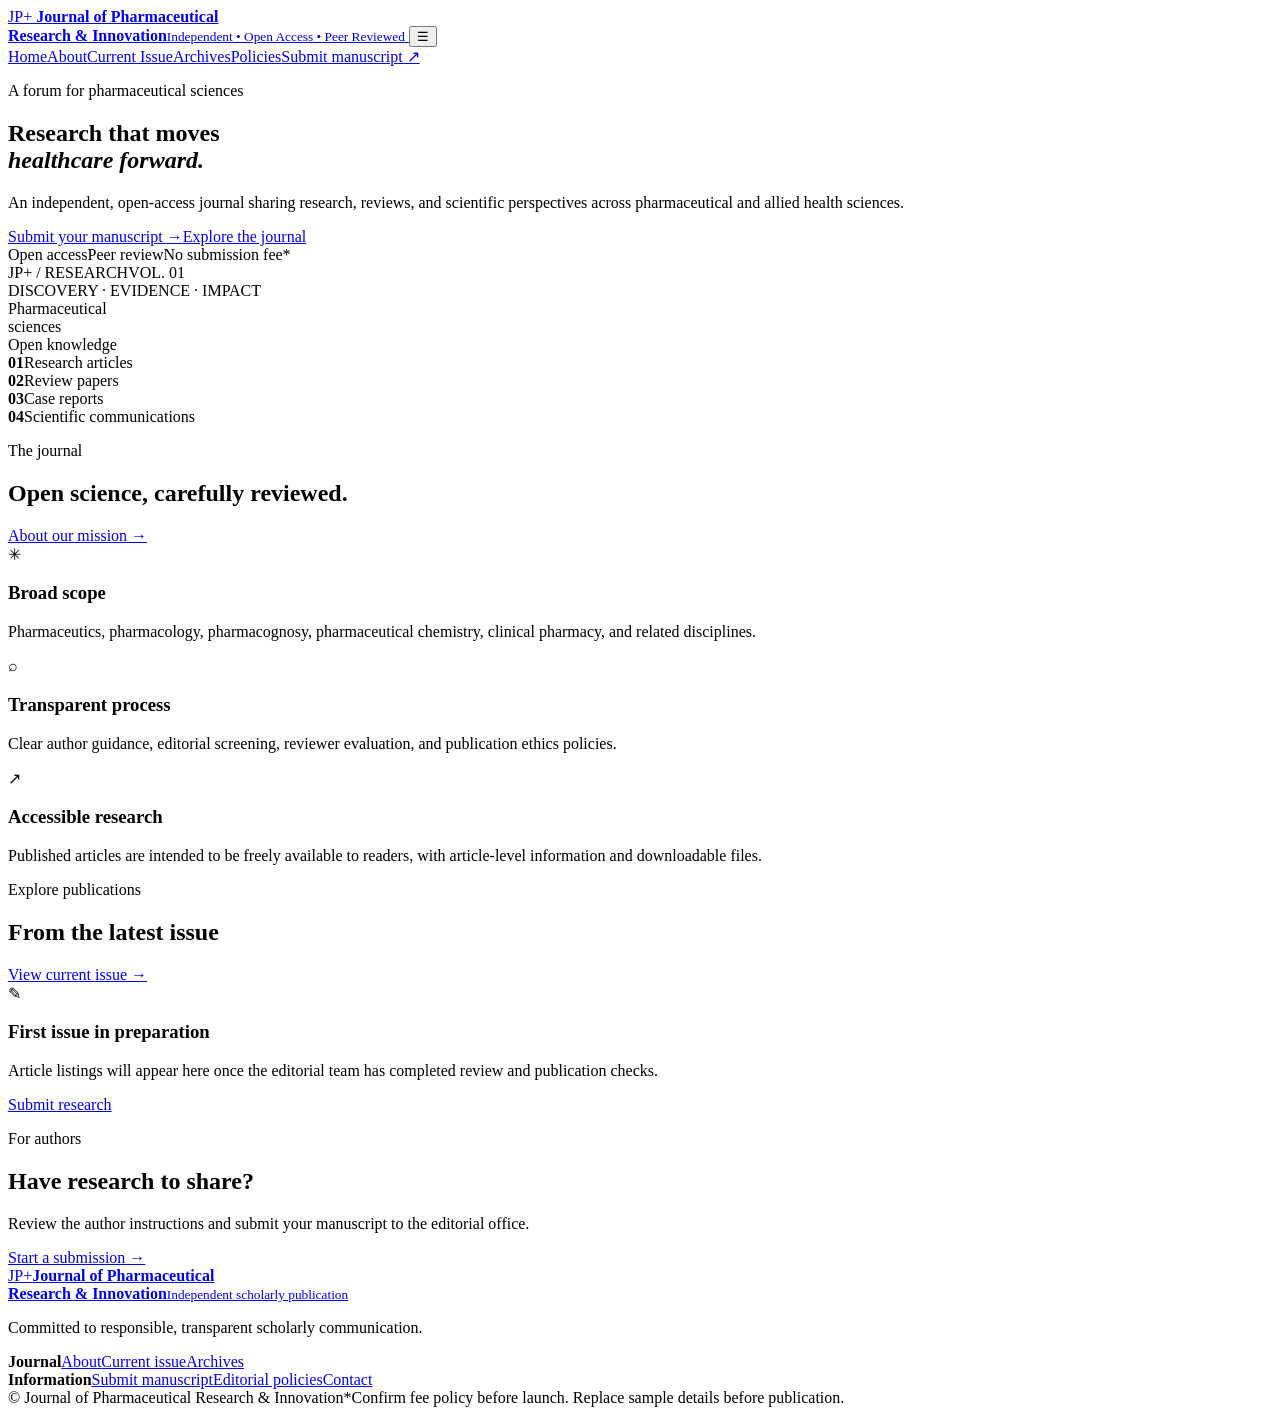
==== index.html @ 81eee69f "Add files via upload" ====
<!doctype html>
<html lang="en">
<head>
  <meta charset="utf-8">
  <meta name="viewport" content="width=device-width, initial-scale=1">
  <meta name="description" content="Independent, open-access pharmaceutical sciences journal publishing peer-reviewed research.">
  <title>Journal of Pharmaceutical Research & Innovation</title>
  <link rel="stylesheet" href="assets/styles.css">
</head>
<body>
<header class="site-header">
  <div class="container header-inner">
    <a class="brand" href="index.html" aria-label="Journal home">
      <span class="brand-mark">JP<span>+</span></span>
      <span class="brand-copy"><strong>Journal of Pharmaceutical<br>Research & Innovation</strong><small>Independent • Open Access • Peer Reviewed</small></span>
    </a>
    <button class="menu-toggle" aria-expanded="false" aria-controls="primary-nav" aria-label="Toggle navigation">☰</button>
    <nav id="primary-nav" class="nav">
      <a class="active" href="index.html">Home</a><a href="about.html">About</a><a href="current-issue.html">Current Issue</a><a href="archives.html">Archives</a><a href="policies.html">Policies</a><a class="nav-submit" href="submit.html">Submit manuscript ↗</a>
    </nav>
  </div>
</header>
<main>
  <section class="hero">
    <div class="container hero-grid">
      <div class="hero-copy">
        <p class="eyebrow">A forum for pharmaceutical sciences</p>
        <h1>Research that moves<br><em>healthcare forward.</em></h1>
        <p class="hero-text">An independent, open-access journal sharing research, reviews, and scientific perspectives across pharmaceutical and allied health sciences.</p>
        <div class="hero-actions"><a class="button button-light" href="submit.html">Submit your manuscript <span>→</span></a><a class="text-link light-link" href="about.html">Explore the journal</a></div>
        <div class="hero-meta"><span>Open access</span><span>Peer review</span><span>No submission fee*</span></div>
      </div>
      <div class="hero-art" aria-hidden="true">
        <div class="orb orb-one"></div><div class="orb orb-two"></div>
        <div class="paper-card"><div class="paper-top"><span>JP+ / RESEARCH</span><span>VOL. 01</span></div><div class="molecule"><i></i><i></i><i></i><i></i><i></i><b></b></div><div class="paper-lines"><span></span><span></span><span></span></div><div class="paper-bottom">DISCOVERY · EVIDENCE · IMPACT</div></div>
        <div class="floating-tag tag-a">Pharmaceutical<br>sciences</div><div class="floating-tag tag-b">Open knowledge</div>
      </div>
    </div>
  </section>
  <section class="trust-strip"><div class="container trust-items"><div><strong>01</strong><span>Research articles</span></div><div><strong>02</strong><span>Review papers</span></div><div><strong>03</strong><span>Case reports</span></div><div><strong>04</strong><span>Scientific communications</span></div></div></section>
  <section class="section container">
    <div class="section-heading"><div><p class="eyebrow">The journal</p><h2>Open science, carefully reviewed.</h2></div><a class="text-link" href="about.html">About our mission →</a></div>
    <div class="feature-grid">
      <article class="feature-card"><span class="feature-icon">✳</span><h3>Broad scope</h3><p>Pharmaceutics, pharmacology, pharmacognosy, pharmaceutical chemistry, clinical pharmacy, and related disciplines.</p></article>
      <article class="feature-card"><span class="feature-icon">⌕</span><h3>Transparent process</h3><p>Clear author guidance, editorial screening, reviewer evaluation, and publication ethics policies.</p></article>
      <article class="feature-card"><span class="feature-icon">↗</span><h3>Accessible research</h3><p>Published articles are intended to be freely available to readers, with article-level information and downloadable files.</p></article>
    </div>
  </section>
  <section class="latest-section"><div class="container">
    <div class="section-heading"><div><p class="eyebrow">Explore publications</p><h2>From the latest issue</h2></div><a class="text-link" href="current-issue.html">View current issue →</a></div>
    <div class="empty-state"><div class="empty-icon">✎</div><div><h3>First issue in preparation</h3><p>Article listings will appear here once the editorial team has completed review and publication checks.</p></div><a class="button button-outline" href="submit.html">Submit research</a></div>
  </div></section>
  <section class="cta-section container"><div><p class="eyebrow">For authors</p><h2>Have research to share?</h2><p>Review the author instructions and submit your manuscript to the editorial office.</p></div><a class="button button-dark" href="submit.html">Start a submission →</a></section>
</main>
<footer class="footer"><div class="container footer-main"><div><a class="brand footer-brand" href="index.html"><span class="brand-mark">JP<span>+</span></span><span class="brand-copy"><strong>Journal of Pharmaceutical<br>Research & Innovation</strong><small>Independent scholarly publication</small></span></a><p class="footer-note">Committed to responsible, transparent scholarly communication.</p></div><div class="footer-links"><div><strong>Journal</strong><a href="about.html">About</a><a href="current-issue.html">Current issue</a><a href="archives.html">Archives</a></div><div><strong>Information</strong><a href="submit.html">Submit manuscript</a><a href="policies.html">Editorial policies</a><a href="contact.html">Contact</a></div></div></div><div class="container footer-bottom"><span>© <span id="year"></span> Journal of Pharmaceutical Research & Innovation</span><span>*Confirm fee policy before launch. Replace sample details before publication.</span></div></footer>
<script src="assets/main.js"></script>
</body></html>
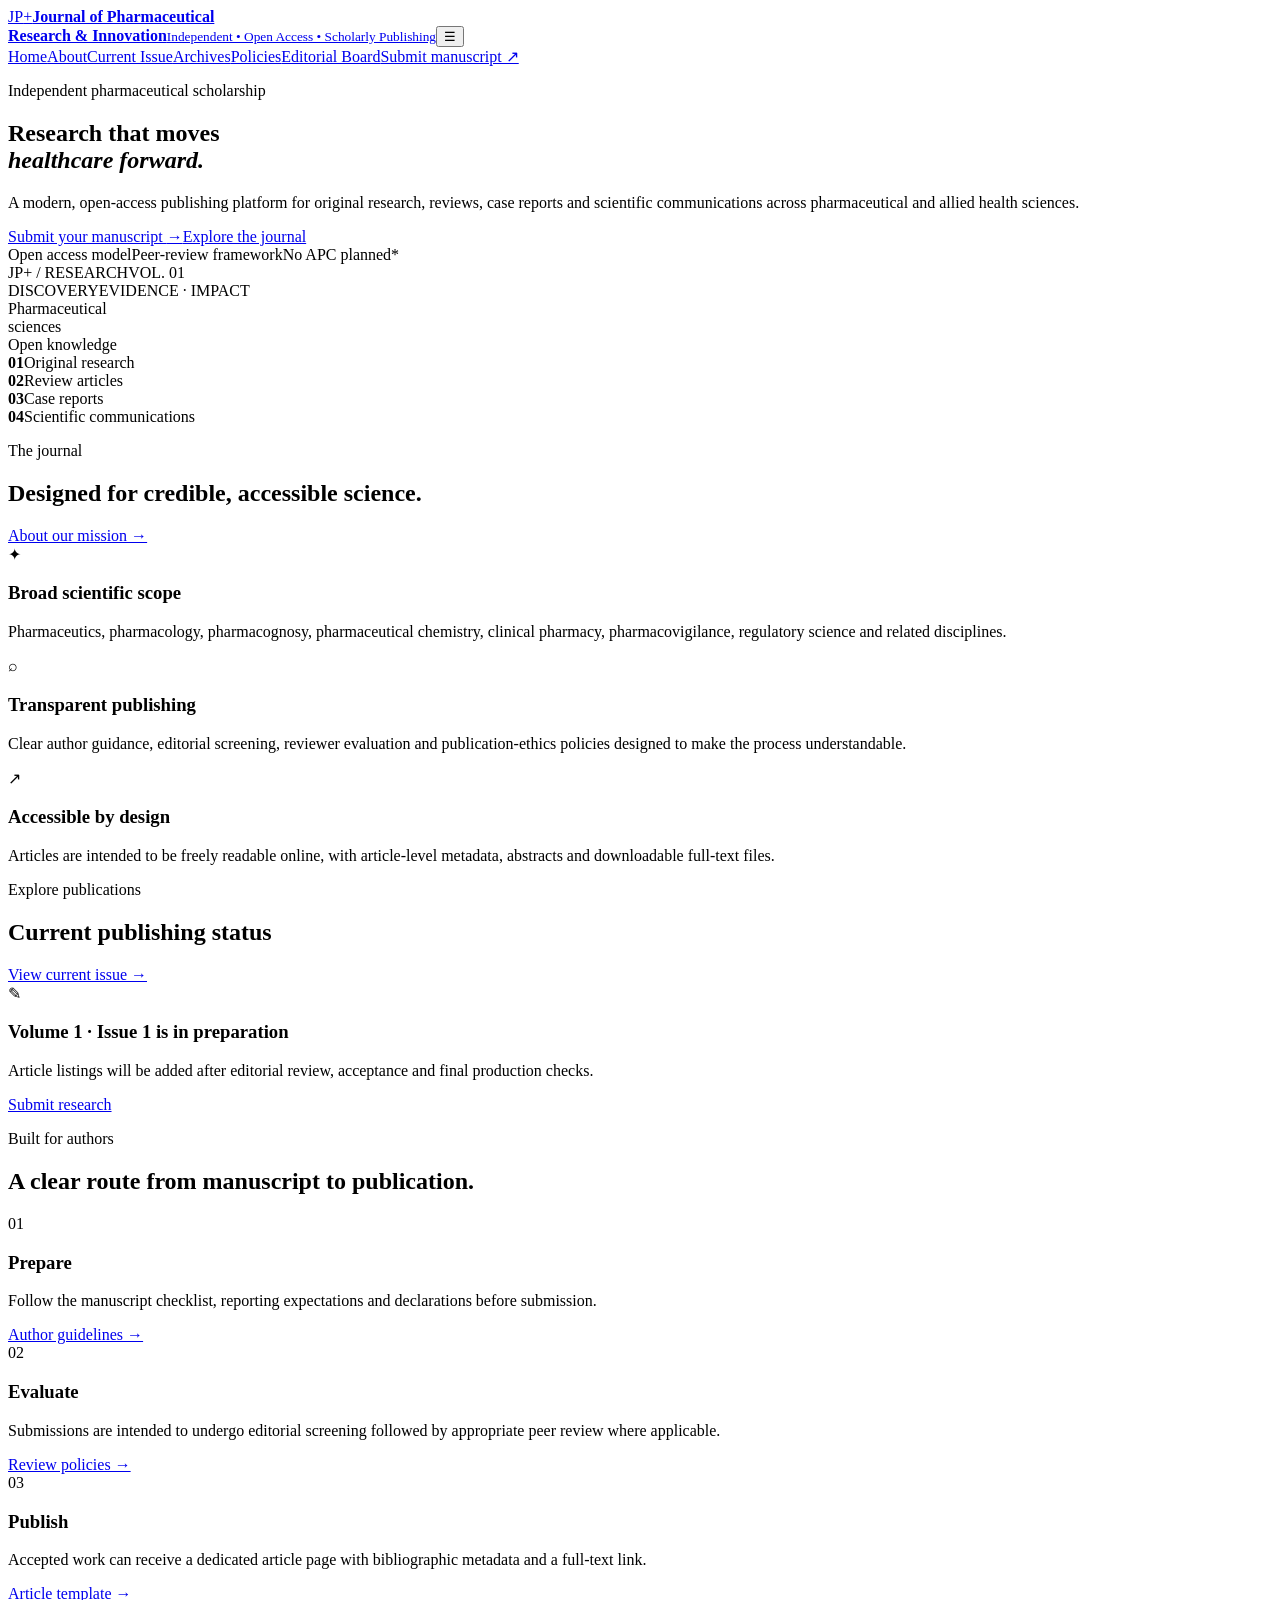
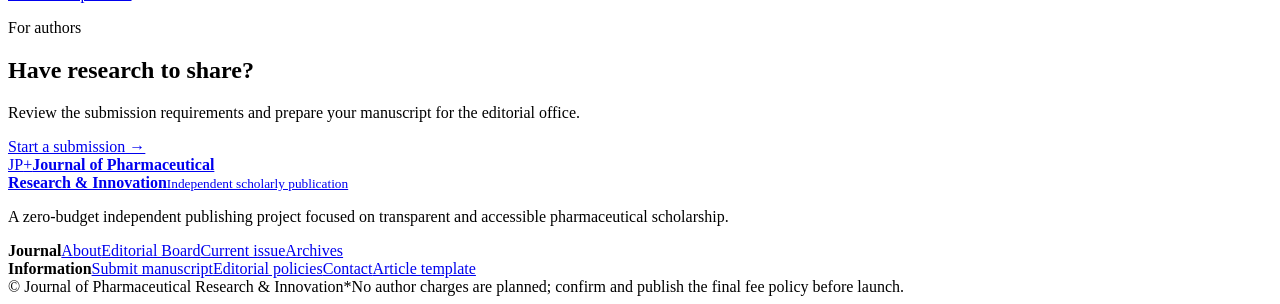
==== commit c2965350: "Add files via upload" ====
--- a/index.html
+++ b/index.html
@@ -1,57 +1,11 @@
-<!doctype html>
-<html lang="en">
-<head>
-  <meta charset="utf-8">
-  <meta name="viewport" content="width=device-width, initial-scale=1">
-  <meta name="description" content="Independent, open-access pharmaceutical sciences journal publishing peer-reviewed research.">
-  <title>Journal of Pharmaceutical Research & Innovation</title>
-  <link rel="stylesheet" href="assets/styles.css">
-</head>
-<body>
-<header class="site-header">
-  <div class="container header-inner">
-    <a class="brand" href="index.html" aria-label="Journal home">
-      <span class="brand-mark">JP<span>+</span></span>
-      <span class="brand-copy"><strong>Journal of Pharmaceutical<br>Research & Innovation</strong><small>Independent • Open Access • Peer Reviewed</small></span>
-    </a>
-    <button class="menu-toggle" aria-expanded="false" aria-controls="primary-nav" aria-label="Toggle navigation">☰</button>
-    <nav id="primary-nav" class="nav">
-      <a class="active" href="index.html">Home</a><a href="about.html">About</a><a href="current-issue.html">Current Issue</a><a href="archives.html">Archives</a><a href="policies.html">Policies</a><a class="nav-submit" href="submit.html">Submit manuscript ↗</a>
-    </nav>
-  </div>
-</header>
+<!doctype html><html lang="en"><head><meta charset="utf-8"><meta name="viewport" content="width=device-width,initial-scale=1"><meta name="description" content="Journal of Pharmaceutical Research & Innovation — independent scholarly publishing in pharmaceutical and allied health sciences."><meta name="theme-color" content="#0b1820"><link rel="icon" href="assets/favicon.svg"><link rel="manifest" href="site.webmanifest"><title>Journal of Pharmaceutical Research & Innovation</title><link rel="stylesheet" href="assets/styles.css"></head><body>
+<header class="site-header"><div class="container header-inner"><a class="brand" href="index.html" aria-label="Journal home"><span class="brand-mark">JP<span>+</span></span><span class="brand-copy"><strong>Journal of Pharmaceutical<br>Research & Innovation</strong><small>Independent • Open Access • Scholarly Publishing</small></span></a><button class="menu-toggle" aria-expanded="false" aria-controls="primary-nav" aria-label="Open menu">☰</button><nav id="primary-nav" class="nav"><a class="active" href="index.html">Home</a><a href="about.html">About</a><a href="current-issue.html">Current Issue</a><a href="archives.html">Archives</a><a href="policies.html">Policies</a><a href="editorial-board.html">Editorial Board</a><a class="nav-submit" href="submit.html">Submit manuscript ↗</a></nav></div></header>
 <main>
-  <section class="hero">
-    <div class="container hero-grid">
-      <div class="hero-copy">
-        <p class="eyebrow">A forum for pharmaceutical sciences</p>
-        <h1>Research that moves<br><em>healthcare forward.</em></h1>
-        <p class="hero-text">An independent, open-access journal sharing research, reviews, and scientific perspectives across pharmaceutical and allied health sciences.</p>
-        <div class="hero-actions"><a class="button button-light" href="submit.html">Submit your manuscript <span>→</span></a><a class="text-link light-link" href="about.html">Explore the journal</a></div>
-        <div class="hero-meta"><span>Open access</span><span>Peer review</span><span>No submission fee*</span></div>
-      </div>
-      <div class="hero-art" aria-hidden="true">
-        <div class="orb orb-one"></div><div class="orb orb-two"></div>
-        <div class="paper-card"><div class="paper-top"><span>JP+ / RESEARCH</span><span>VOL. 01</span></div><div class="molecule"><i></i><i></i><i></i><i></i><i></i><b></b></div><div class="paper-lines"><span></span><span></span><span></span></div><div class="paper-bottom">DISCOVERY · EVIDENCE · IMPACT</div></div>
-        <div class="floating-tag tag-a">Pharmaceutical<br>sciences</div><div class="floating-tag tag-b">Open knowledge</div>
-      </div>
-    </div>
-  </section>
-  <section class="trust-strip"><div class="container trust-items"><div><strong>01</strong><span>Research articles</span></div><div><strong>02</strong><span>Review papers</span></div><div><strong>03</strong><span>Case reports</span></div><div><strong>04</strong><span>Scientific communications</span></div></div></section>
-  <section class="section container">
-    <div class="section-heading"><div><p class="eyebrow">The journal</p><h2>Open science, carefully reviewed.</h2></div><a class="text-link" href="about.html">About our mission →</a></div>
-    <div class="feature-grid">
-      <article class="feature-card"><span class="feature-icon">✳</span><h3>Broad scope</h3><p>Pharmaceutics, pharmacology, pharmacognosy, pharmaceutical chemistry, clinical pharmacy, and related disciplines.</p></article>
-      <article class="feature-card"><span class="feature-icon">⌕</span><h3>Transparent process</h3><p>Clear author guidance, editorial screening, reviewer evaluation, and publication ethics policies.</p></article>
-      <article class="feature-card"><span class="feature-icon">↗</span><h3>Accessible research</h3><p>Published articles are intended to be freely available to readers, with article-level information and downloadable files.</p></article>
-    </div>
-  </section>
-  <section class="latest-section"><div class="container">
-    <div class="section-heading"><div><p class="eyebrow">Explore publications</p><h2>From the latest issue</h2></div><a class="text-link" href="current-issue.html">View current issue →</a></div>
-    <div class="empty-state"><div class="empty-icon">✎</div><div><h3>First issue in preparation</h3><p>Article listings will appear here once the editorial team has completed review and publication checks.</p></div><a class="button button-outline" href="submit.html">Submit research</a></div>
-  </div></section>
-  <section class="cta-section container"><div><p class="eyebrow">For authors</p><h2>Have research to share?</h2><p>Review the author instructions and submit your manuscript to the editorial office.</p></div><a class="button button-dark" href="submit.html">Start a submission →</a></section>
+<section class="hero"><div class="container hero-grid"><div class="hero-copy"><p class="eyebrow">Independent pharmaceutical scholarship</p><h1>Research that moves<br><em>healthcare forward.</em></h1><p class="hero-text">A modern, open-access publishing platform for original research, reviews, case reports and scientific communications across pharmaceutical and allied health sciences.</p><div class="hero-actions"><a class="button button-light" href="submit.html">Submit your manuscript <span>→</span></a><a class="text-link light-link" href="about.html">Explore the journal</a></div><div class="hero-meta"><span>Open access model</span><span>Peer-review framework</span><span>No APC planned*</span></div></div><div class="hero-art" aria-hidden="true"><div class="orb orb-one"></div><div class="orb orb-two"></div><div class="paper-card"><div class="paper-top"><span>JP+ / RESEARCH</span><span>VOL. 01</span></div><div class="molecule"><i></i><i></i><i></i><i></i><i></i><b></b></div><div class="paper-lines"><span></span><span></span><span></span></div><div class="paper-bottom"><span>DISCOVERY</span><span>EVIDENCE · IMPACT</span></div></div><div class="floating-tag tag-a">Pharmaceutical<br>sciences</div><div class="floating-tag tag-b">Open knowledge</div></div></div></section>
+<section class="trust-strip"><div class="container trust-items"><div><strong>01</strong><span>Original research</span></div><div><strong>02</strong><span>Review articles</span></div><div><strong>03</strong><span>Case reports</span></div><div><strong>04</strong><span>Scientific communications</span></div></div></section>
+<section class="section container"><div class="section-heading"><div><p class="eyebrow">The journal</p><h2>Designed for credible, accessible science.</h2></div><a class="text-link" href="about.html">About our mission →</a></div><div class="feature-grid"><article class="feature-card"><span class="feature-icon">✦</span><h3>Broad scientific scope</h3><p>Pharmaceutics, pharmacology, pharmacognosy, pharmaceutical chemistry, clinical pharmacy, pharmacovigilance, regulatory science and related disciplines.</p></article><article class="feature-card"><span class="feature-icon">⌕</span><h3>Transparent publishing</h3><p>Clear author guidance, editorial screening, reviewer evaluation and publication-ethics policies designed to make the process understandable.</p></article><article class="feature-card"><span class="feature-icon">↗</span><h3>Accessible by design</h3><p>Articles are intended to be freely readable online, with article-level metadata, abstracts and downloadable full-text files.</p></article></div></section>
+<section class="latest-section"><div class="container"><div class="section-heading"><div><p class="eyebrow">Explore publications</p><h2>Current publishing status</h2></div><a class="text-link" href="current-issue.html">View current issue →</a></div><div class="empty-state"><div class="empty-icon">✎</div><div><h3>Volume 1 · Issue 1 is in preparation</h3><p>Article listings will be added after editorial review, acceptance and final production checks.</p></div><a class="button button-outline" href="submit.html">Submit research</a></div></div></section>
+<section class="section container"><div class="section-heading"><div><p class="eyebrow">Built for authors</p><h2>A clear route from manuscript to publication.</h2></div></div><div class="feature-grid"><article class="feature-card"><span class="feature-icon">01</span><h3>Prepare</h3><p>Follow the manuscript checklist, reporting expectations and declarations before submission.</p><a class="text-link" href="submit.html">Author guidelines →</a></article><article class="feature-card"><span class="feature-icon">02</span><h3>Evaluate</h3><p>Submissions are intended to undergo editorial screening followed by appropriate peer review where applicable.</p><a class="text-link" href="policies.html">Review policies →</a></article><article class="feature-card"><span class="feature-icon">03</span><h3>Publish</h3><p>Accepted work can receive a dedicated article page with bibliographic metadata and a full-text link.</p><a class="text-link" href="article-template.html">Article template →</a></article></div></section>
+<section class="cta-section container"><div><p class="eyebrow">For authors</p><h2>Have research to share?</h2><p>Review the submission requirements and prepare your manuscript for the editorial office.</p></div><a class="button button-dark" href="submit.html">Start a submission →</a></section>
 </main>
-<footer class="footer"><div class="container footer-main"><div><a class="brand footer-brand" href="index.html"><span class="brand-mark">JP<span>+</span></span><span class="brand-copy"><strong>Journal of Pharmaceutical<br>Research & Innovation</strong><small>Independent scholarly publication</small></span></a><p class="footer-note">Committed to responsible, transparent scholarly communication.</p></div><div class="footer-links"><div><strong>Journal</strong><a href="about.html">About</a><a href="current-issue.html">Current issue</a><a href="archives.html">Archives</a></div><div><strong>Information</strong><a href="submit.html">Submit manuscript</a><a href="policies.html">Editorial policies</a><a href="contact.html">Contact</a></div></div></div><div class="container footer-bottom"><span>© <span id="year"></span> Journal of Pharmaceutical Research & Innovation</span><span>*Confirm fee policy before launch. Replace sample details before publication.</span></div></footer>
-<script src="assets/main.js"></script>
-</body></html>+<footer class="footer"><div class="container footer-main"><div><a class="brand footer-brand" href="index.html"><span class="brand-mark">JP<span>+</span></span><span class="brand-copy"><strong>Journal of Pharmaceutical<br>Research & Innovation</strong><small>Independent scholarly publication</small></span></a><p class="footer-note">A zero-budget independent publishing project focused on transparent and accessible pharmaceutical scholarship.</p></div><div class="footer-links"><div><strong>Journal</strong><a href="about.html">About</a><a href="editorial-board.html">Editorial Board</a><a href="current-issue.html">Current issue</a><a href="archives.html">Archives</a></div><div><strong>Information</strong><a href="submit.html">Submit manuscript</a><a href="policies.html">Editorial policies</a><a href="contact.html">Contact</a><a href="article-template.html">Article template</a></div></div></div><div class="container footer-bottom"><span>© <span id="year"></span> Journal of Pharmaceutical Research & Innovation</span><span>*No author charges are planned; confirm and publish the final fee policy before launch.</span></div></footer><script src="assets/main.js"></script></body></html>
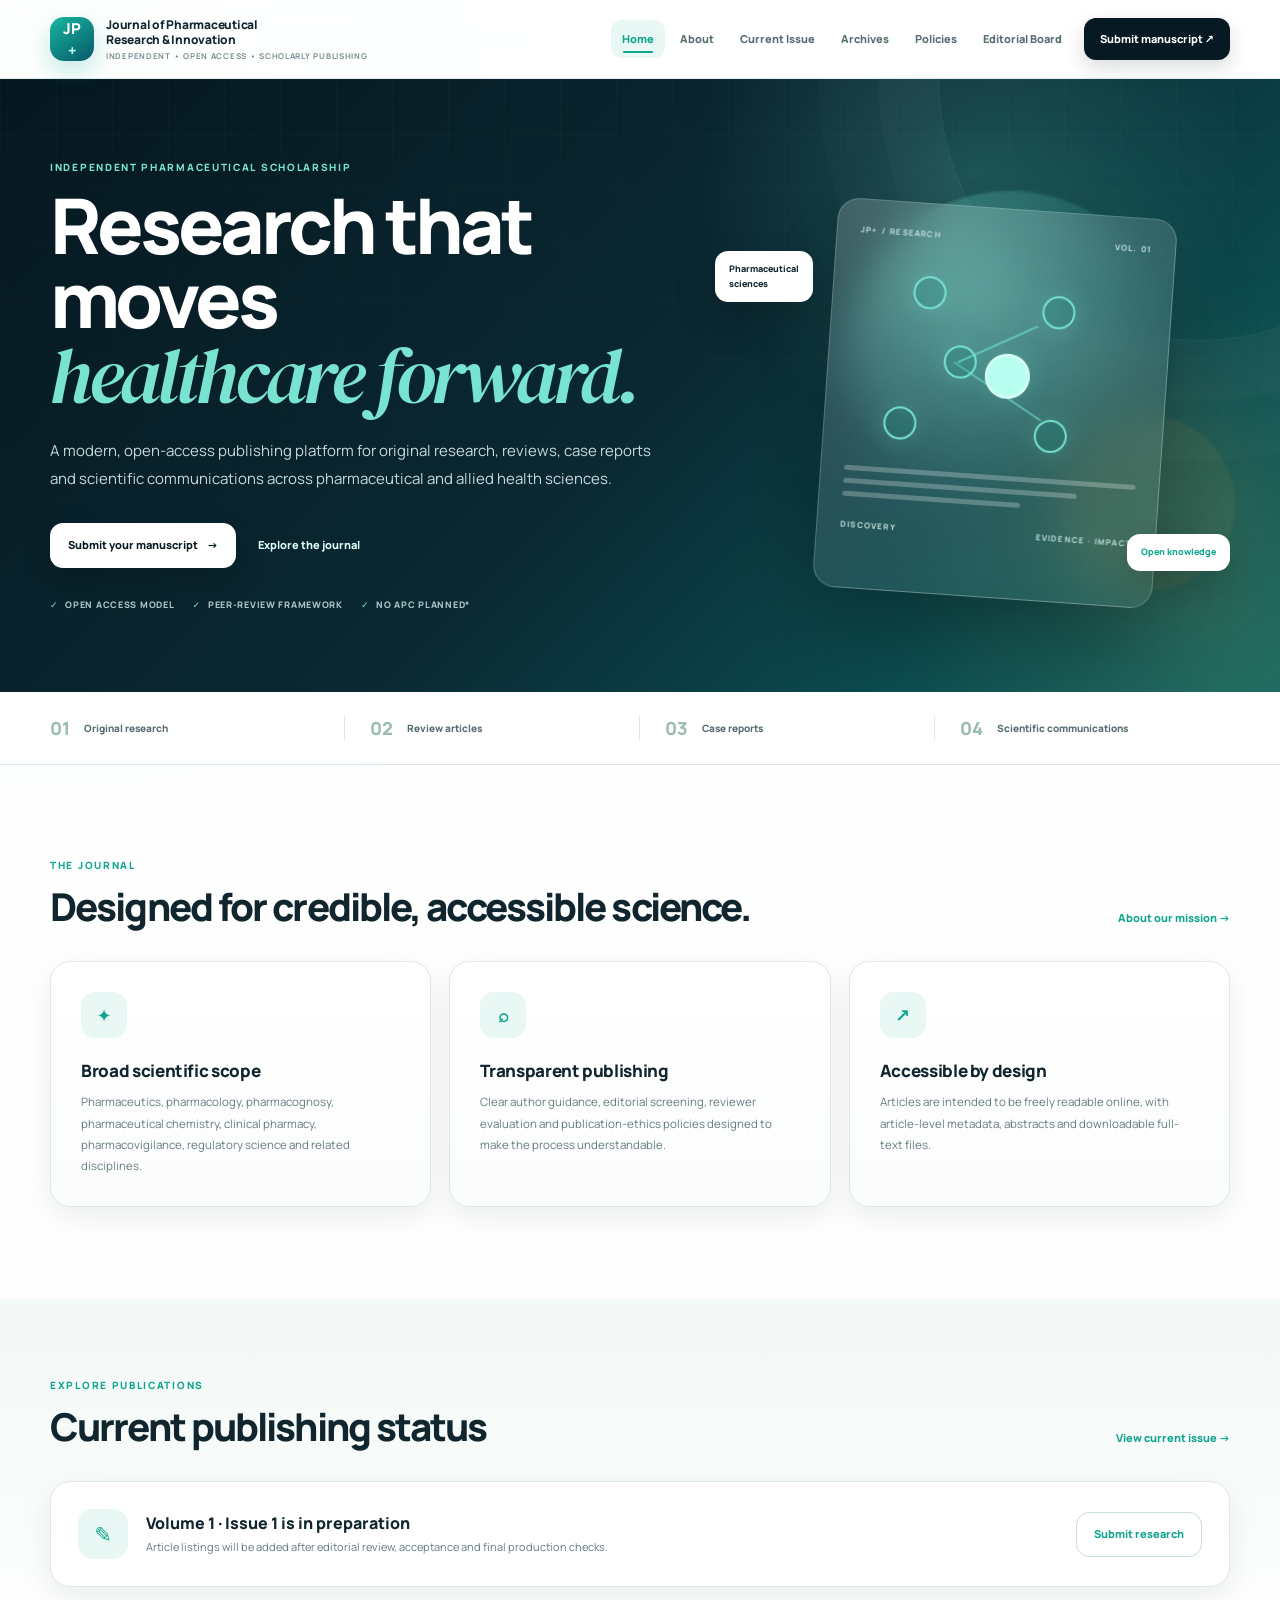
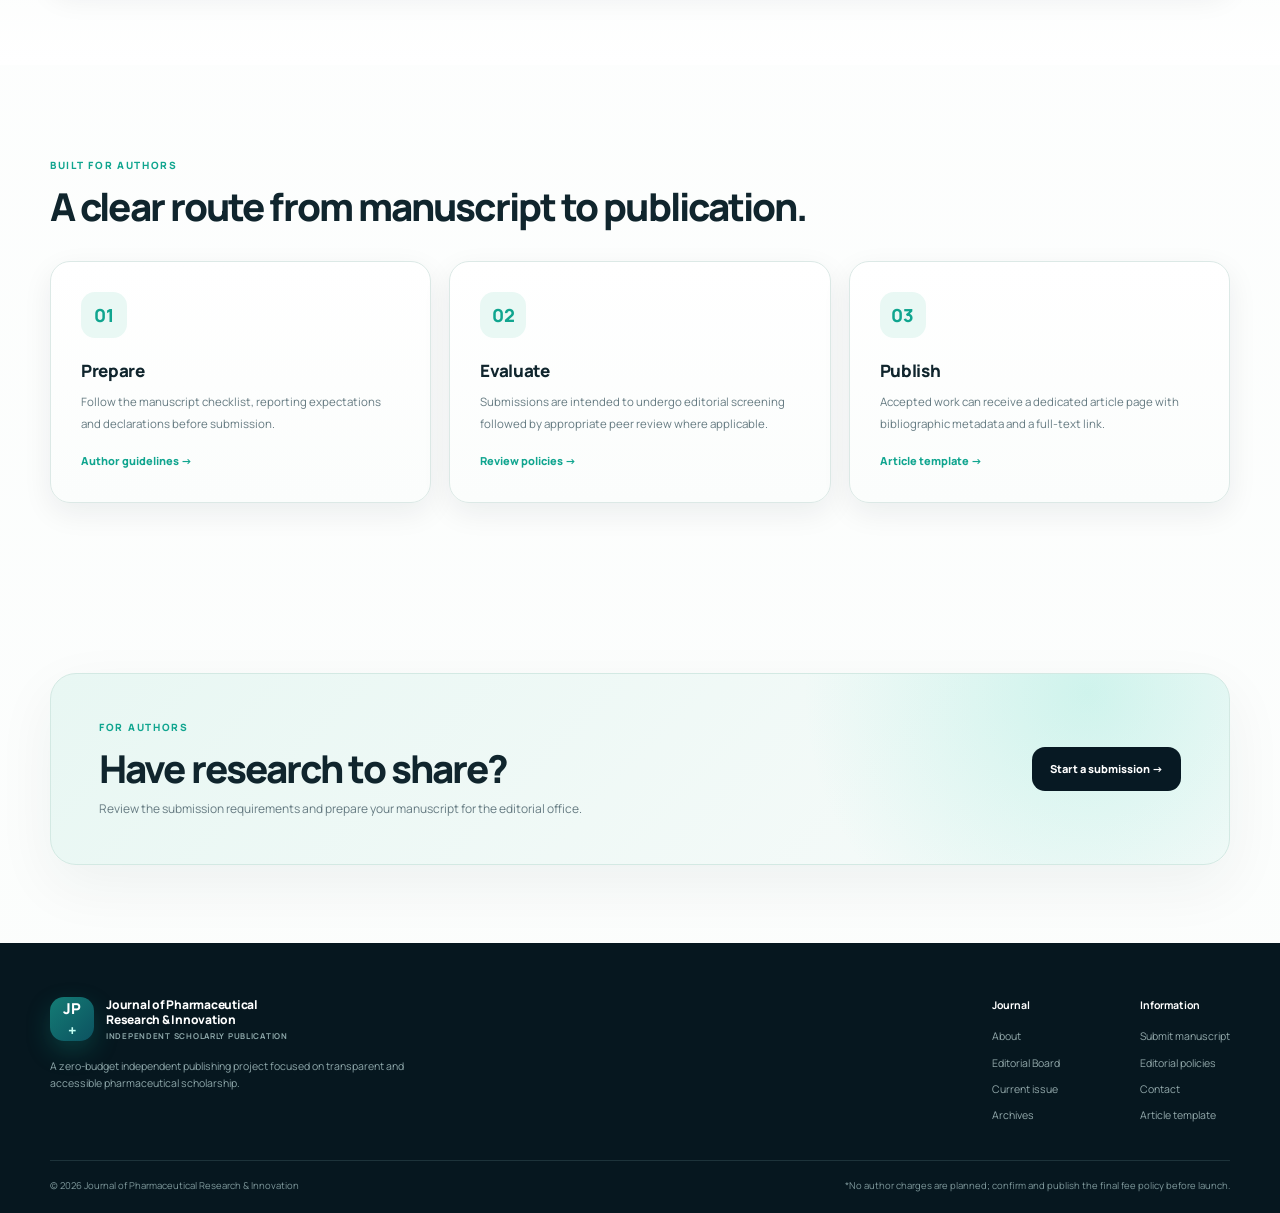
==== commit c69cf7ea: "Add files via upload" ====
--- a/index.html
+++ b/index.html
@@ -1,4 +1,4 @@
-<!doctype html><html lang="en"><head><meta charset="utf-8"><meta name="viewport" content="width=device-width,initial-scale=1"><meta name="description" content="Journal of Pharmaceutical Research & Innovation — independent scholarly publishing in pharmaceutical and allied health sciences."><meta name="theme-color" content="#0b1820"><link rel="icon" href="assets/favicon.svg"><link rel="manifest" href="site.webmanifest"><title>Journal of Pharmaceutical Research & Innovation</title><link rel="stylesheet" href="assets/styles.css"></head><body>
+<!doctype html><html lang="en"><head><meta charset="utf-8"><meta name="viewport" content="width=device-width,initial-scale=1"><meta name="description" content="Journal of Pharmaceutical Research & Innovation — independent scholarly publishing in pharmaceutical and allied health sciences."><meta name="theme-color" content="#0b1820"><link rel="icon" href="favicon.svg"><link rel="manifest" href="site.webmanifest"><title>Journal of Pharmaceutical Research & Innovation</title><link rel="stylesheet" href="styles.css"></head><body>
 <header class="site-header"><div class="container header-inner"><a class="brand" href="index.html" aria-label="Journal home"><span class="brand-mark">JP<span>+</span></span><span class="brand-copy"><strong>Journal of Pharmaceutical<br>Research & Innovation</strong><small>Independent • Open Access • Scholarly Publishing</small></span></a><button class="menu-toggle" aria-expanded="false" aria-controls="primary-nav" aria-label="Open menu">☰</button><nav id="primary-nav" class="nav"><a class="active" href="index.html">Home</a><a href="about.html">About</a><a href="current-issue.html">Current Issue</a><a href="archives.html">Archives</a><a href="policies.html">Policies</a><a href="editorial-board.html">Editorial Board</a><a class="nav-submit" href="submit.html">Submit manuscript ↗</a></nav></div></header>
 <main>
 <section class="hero"><div class="container hero-grid"><div class="hero-copy"><p class="eyebrow">Independent pharmaceutical scholarship</p><h1>Research that moves<br><em>healthcare forward.</em></h1><p class="hero-text">A modern, open-access publishing platform for original research, reviews, case reports and scientific communications across pharmaceutical and allied health sciences.</p><div class="hero-actions"><a class="button button-light" href="submit.html">Submit your manuscript <span>→</span></a><a class="text-link light-link" href="about.html">Explore the journal</a></div><div class="hero-meta"><span>Open access model</span><span>Peer-review framework</span><span>No APC planned*</span></div></div><div class="hero-art" aria-hidden="true"><div class="orb orb-one"></div><div class="orb orb-two"></div><div class="paper-card"><div class="paper-top"><span>JP+ / RESEARCH</span><span>VOL. 01</span></div><div class="molecule"><i></i><i></i><i></i><i></i><i></i><b></b></div><div class="paper-lines"><span></span><span></span><span></span></div><div class="paper-bottom"><span>DISCOVERY</span><span>EVIDENCE · IMPACT</span></div></div><div class="floating-tag tag-a">Pharmaceutical<br>sciences</div><div class="floating-tag tag-b">Open knowledge</div></div></div></section>
@@ -8,4 +8,4 @@
 <section class="section container"><div class="section-heading"><div><p class="eyebrow">Built for authors</p><h2>A clear route from manuscript to publication.</h2></div></div><div class="feature-grid"><article class="feature-card"><span class="feature-icon">01</span><h3>Prepare</h3><p>Follow the manuscript checklist, reporting expectations and declarations before submission.</p><a class="text-link" href="submit.html">Author guidelines →</a></article><article class="feature-card"><span class="feature-icon">02</span><h3>Evaluate</h3><p>Submissions are intended to undergo editorial screening followed by appropriate peer review where applicable.</p><a class="text-link" href="policies.html">Review policies →</a></article><article class="feature-card"><span class="feature-icon">03</span><h3>Publish</h3><p>Accepted work can receive a dedicated article page with bibliographic metadata and a full-text link.</p><a class="text-link" href="article-template.html">Article template →</a></article></div></section>
 <section class="cta-section container"><div><p class="eyebrow">For authors</p><h2>Have research to share?</h2><p>Review the submission requirements and prepare your manuscript for the editorial office.</p></div><a class="button button-dark" href="submit.html">Start a submission →</a></section>
 </main>
-<footer class="footer"><div class="container footer-main"><div><a class="brand footer-brand" href="index.html"><span class="brand-mark">JP<span>+</span></span><span class="brand-copy"><strong>Journal of Pharmaceutical<br>Research & Innovation</strong><small>Independent scholarly publication</small></span></a><p class="footer-note">A zero-budget independent publishing project focused on transparent and accessible pharmaceutical scholarship.</p></div><div class="footer-links"><div><strong>Journal</strong><a href="about.html">About</a><a href="editorial-board.html">Editorial Board</a><a href="current-issue.html">Current issue</a><a href="archives.html">Archives</a></div><div><strong>Information</strong><a href="submit.html">Submit manuscript</a><a href="policies.html">Editorial policies</a><a href="contact.html">Contact</a><a href="article-template.html">Article template</a></div></div></div><div class="container footer-bottom"><span>© <span id="year"></span> Journal of Pharmaceutical Research & Innovation</span><span>*No author charges are planned; confirm and publish the final fee policy before launch.</span></div></footer><script src="assets/main.js"></script></body></html>
+<footer class="footer"><div class="container footer-main"><div><a class="brand footer-brand" href="index.html"><span class="brand-mark">JP<span>+</span></span><span class="brand-copy"><strong>Journal of Pharmaceutical<br>Research & Innovation</strong><small>Independent scholarly publication</small></span></a><p class="footer-note">A zero-budget independent publishing project focused on transparent and accessible pharmaceutical scholarship.</p></div><div class="footer-links"><div><strong>Journal</strong><a href="about.html">About</a><a href="editorial-board.html">Editorial Board</a><a href="current-issue.html">Current issue</a><a href="archives.html">Archives</a></div><div><strong>Information</strong><a href="submit.html">Submit manuscript</a><a href="policies.html">Editorial policies</a><a href="contact.html">Contact</a><a href="article-template.html">Article template</a></div></div></div><div class="container footer-bottom"><span>© <span id="year"></span> Journal of Pharmaceutical Research & Innovation</span><span>*No author charges are planned; confirm and publish the final fee policy before launch.</span></div></footer><script src="main.js"></script></body></html>
--- a/styles.css
+++ b/styles.css
@@ -0,0 +1,315 @@
+
+@import url('https://fonts.googleapis.com/css2?family=DM+Serif+Display:ital@0;1&family=Manrope:wght@400;500;600;700;800&display=swap');
+
+:root{
+  --navy:#071923;
+  --navy-2:#0b2731;
+  --teal:#10a58f;
+  --teal-2:#65e0ca;
+  --mint:#e9f8f4;
+  --cream:#fbfaf6;
+  --paper:#ffffff;
+  --ink:#10252d;
+  --muted:#667b82;
+  --line:#dce9e6;
+  --gold:#d9a84e;
+  --shadow:0 24px 70px rgba(7,35,43,.10);
+  --shadow-sm:0 10px 30px rgba(7,35,43,.07);
+  --radius:24px;
+}
+
+*{box-sizing:border-box}
+html{scroll-behavior:smooth}
+body{
+  margin:0;
+  font-family:Manrope,system-ui,-apple-system,"Segoe UI",sans-serif;
+  color:var(--ink);
+  background:
+    radial-gradient(circle at 5% 5%,rgba(16,165,143,.055),transparent 25%),
+    linear-gradient(#fff,#fbfdfc);
+  line-height:1.65;
+  -webkit-font-smoothing:antialiased;
+}
+img{max-width:100%}
+a{color:inherit;text-decoration:none}
+button,input,textarea,select{font:inherit}
+::selection{background:var(--teal-2);color:var(--navy)}
+
+.container{width:min(1180px,calc(100% - 40px));margin:auto}
+
+/* Header */
+.site-header{
+  position:sticky;top:0;z-index:100;
+  background:rgba(255,255,255,.82);
+  backdrop-filter:blur(22px);
+  -webkit-backdrop-filter:blur(22px);
+  border-bottom:1px solid rgba(220,233,230,.82);
+}
+.header-inner{min-height:78px;display:flex;align-items:center;justify-content:space-between;gap:24px}
+.brand{display:flex;align-items:center;gap:12px;min-width:0}
+.brand-mark{
+  width:44px;height:44px;flex:0 0 44px;border-radius:14px;
+  display:grid;place-items:center;
+  background:linear-gradient(145deg,#18b79f,#07596a);
+  color:#fff;font:800 15px/1 Manrope;
+  box-shadow:0 10px 25px rgba(16,165,143,.25);
+}
+.brand-mark span{color:#c6fff4}
+.brand-copy{display:grid;line-height:1.1}
+.brand-copy strong{font:800 12px/1.25 Manrope;letter-spacing:-.25px}
+.brand-copy small{
+  margin-top:5px;color:#7a8c92;font-size:8px;font-weight:700;
+  letter-spacing:.09em;text-transform:uppercase
+}
+.nav{display:flex;align-items:center;gap:4px}
+.nav a{
+  position:relative;padding:10px 11px;border-radius:11px;
+  color:#586c73;font-size:11px;font-weight:800;white-space:nowrap
+}
+.nav a:hover,.nav a.active{background:var(--mint);color:var(--teal)}
+.nav a.active:after{
+  content:"";position:absolute;left:12px;right:12px;bottom:5px;height:2px;
+  border-radius:9px;background:var(--teal)
+}
+.nav .nav-submit{
+  margin-left:7px;padding:12px 16px;border-radius:12px;
+  color:#fff;background:var(--navy);
+  box-shadow:0 8px 20px rgba(7,25,35,.15)
+}
+.nav .nav-submit:hover{background:#123a46;color:#fff}
+.nav .nav-submit:after{display:none}
+.menu-toggle{
+  display:none;border:1px solid var(--line);background:#fff;border-radius:12px;
+  width:42px;height:42px;color:var(--ink);cursor:pointer
+}
+
+/* Hero */
+.hero{
+  position:relative;overflow:hidden;color:#fff;
+  background:
+    radial-gradient(circle at 76% 15%,rgba(101,224,202,.20),transparent 25%),
+    radial-gradient(circle at 96% 88%,rgba(217,168,78,.13),transparent 25%),
+    linear-gradient(135deg,#06171f 0%,#0a2933 52%,#0c6664 100%);
+}
+.hero:before{
+  content:"";position:absolute;inset:0;opacity:.45;
+  background-image:
+    linear-gradient(rgba(255,255,255,.045) 1px,transparent 1px),
+    linear-gradient(90deg,rgba(255,255,255,.045) 1px,transparent 1px);
+  background-size:56px 56px;
+  mask-image:linear-gradient(to bottom,#000,transparent 92%)
+}
+.hero:after{
+  content:"";position:absolute;width:520px;height:520px;border-radius:50%;
+  right:-180px;top:-260px;border:1px solid rgba(255,255,255,.08);
+  box-shadow:0 0 0 60px rgba(255,255,255,.02),0 0 0 120px rgba(255,255,255,.015)
+}
+.hero-grid{position:relative;z-index:1;display:grid;grid-template-columns:1.08fr .92fr;gap:50px;align-items:center;min-height:610px}
+.hero-copy{padding:80px 0}
+.eyebrow{
+  margin:0 0 12px;color:var(--teal);font-size:10px;font-weight:800;
+  letter-spacing:.17em;text-transform:uppercase
+}
+.hero .eyebrow,.page-hero .eyebrow{color:#78e3d1}
+.hero h1,.page-hero h1{
+  margin:0 0 24px;font:800 clamp(46px,6vw,78px)/.97 Manrope;
+  letter-spacing:-4px
+}
+.hero h1 em,.page-hero h1 em{font-family:"DM Serif Display",Georgia,serif;font-style:italic;font-weight:400;color:#78e3d1}
+.hero-text{max-width:620px;color:#c7d9db;font-size:15px;line-height:1.85}
+.hero-actions{display:flex;align-items:center;gap:22px;margin-top:31px}
+.button{
+  display:inline-flex;align-items:center;justify-content:center;gap:9px;
+  border-radius:13px;padding:12px 17px;border:1px solid transparent;
+  font-size:11px;font-weight:800;cursor:pointer;transition:transform .2s,box-shadow .2s,background .2s
+}
+.button:hover{transform:translateY(-2px);box-shadow:0 13px 28px rgba(7,35,43,.13)}
+.button-light{background:#fff;color:var(--navy);box-shadow:0 12px 30px rgba(0,0,0,.15)}
+.button-dark{background:var(--navy);color:#fff}
+.button-teal{background:var(--teal);color:#fff}
+.button-outline{background:#fff;border-color:#c8ddd8;color:var(--teal)}
+.text-link{font-size:11px;font-weight:800;color:var(--teal)}
+.light-link{color:#dcfff8}
+.hero-meta{display:flex;gap:18px;margin-top:30px;color:#abc4c7;font-size:9px;font-weight:800;text-transform:uppercase;letter-spacing:.08em}
+.hero-meta span:before{content:"✓";color:#76dfcf;margin-right:7px}
+
+.hero-art{position:relative;height:500px}
+.orb{position:absolute;border-radius:50%;filter:blur(1px)}
+.orb-one{width:330px;height:330px;right:55px;top:55px;background:radial-gradient(circle at 35% 30%,rgba(119,237,217,.44),rgba(17,112,111,.03) 70%);box-shadow:0 0 120px rgba(91,215,197,.08)}
+.orb-two{width:175px;height:175px;right:-5px;bottom:45px;background:rgba(217,168,78,.12);box-shadow:0 0 90px rgba(217,168,78,.13)}
+.paper-card{
+  position:absolute;right:65px;top:72px;width:340px;height:390px;padding:23px;
+  border:1px solid rgba(255,255,255,.24);border-radius:22px;
+  background:linear-gradient(150deg,rgba(255,255,255,.18),rgba(255,255,255,.055));
+  backdrop-filter:blur(18px);box-shadow:0 35px 90px rgba(0,0,0,.28);
+  transform:rotate(4deg)
+}
+.paper-top,.paper-bottom{display:flex;justify-content:space-between;font-size:8px;letter-spacing:.15em;color:#b8d8d4;font-weight:800}
+.molecule{height:230px;position:relative}
+.molecule:before,.molecule:after{content:"";position:absolute;background:rgba(115,229,211,.62);height:2px;transform-origin:left}
+.molecule:before{width:105px;left:102px;top:119px;transform:rotate(30deg)}
+.molecule:after{width:88px;left:106px;top:119px;transform:rotate(-28deg)}
+.molecule i,.molecule b{
+  position:absolute;width:33px;height:33px;border-radius:50%;
+  border:2px solid #78e1d0;background:rgba(13,139,123,.18);
+  box-shadow:0 0 24px rgba(91,215,197,.24)
+}
+.molecule i:nth-child(1){left:92px;top:103px}.molecule i:nth-child(2){left:187px;top:47px}
+.molecule i:nth-child(3){left:187px;top:171px}.molecule i:nth-child(4){left:57px;top:36px}
+.molecule i:nth-child(5){left:36px;top:168px}
+.molecule b{left:134px;top:108px;width:45px;height:45px;background:#b9fff1;border-color:#e0fff9}
+.paper-lines{display:grid;gap:8px}.paper-lines span{height:5px;border-radius:99px;background:rgba(255,255,255,.25)}
+.paper-lines span:nth-child(2){width:80%}.paper-lines span:nth-child(3){width:61%}
+.paper-bottom{margin-top:21px}
+.floating-tag{
+  position:absolute;background:#fff;color:var(--ink);border-radius:13px;padding:11px 14px;
+  box-shadow:0 18px 40px rgba(0,0,0,.2);font-size:9px;font-weight:800
+}
+.tag-a{left:5px;top:115px}.tag-b{right:0;bottom:65px;color:var(--teal)}
+
+/* Trust */
+.trust-strip{background:#fff;border-bottom:1px solid var(--line)}
+.trust-items{display:grid;grid-template-columns:repeat(4,1fr);padding:24px 0}
+.trust-items div{display:flex;align-items:center;gap:14px;border-right:1px solid var(--line);padding:0 25px}
+.trust-items div:first-child{padding-left:0}.trust-items div:last-child{border:0}
+.trust-items strong{font:800 18px Manrope;color:#9abcb5}.trust-items span{font-size:10px;font-weight:800;color:#586c73}
+
+/* Sections and cards */
+.section{padding:92px 0}
+.section-heading{display:flex;align-items:end;justify-content:space-between;gap:25px;margin-bottom:34px}
+.section-heading h2,.content-section h2,.cta-section h2{
+  margin:0;font:800 clamp(29px,3vw,43px)/1.08 Manrope;letter-spacing:-1.9px
+}
+.feature-grid{display:grid;grid-template-columns:repeat(3,1fr);gap:18px}
+.feature-card{
+  position:relative;overflow:hidden;border:1px solid var(--line);border-radius:20px;
+  padding:30px;background:linear-gradient(180deg,#fff,#fbfdfc);
+  box-shadow:var(--shadow-sm);transition:transform .22s,box-shadow .22s,border-color .22s
+}
+.feature-card:before{
+  content:"";position:absolute;left:0;top:0;width:100%;height:3px;
+  background:linear-gradient(90deg,var(--teal),#78dfcf);transform:scaleX(0);transform-origin:left;transition:.25s
+}
+.feature-card:hover{transform:translateY(-5px);box-shadow:var(--shadow);border-color:#cde2dd}
+.feature-card:hover:before{transform:scaleX(1)}
+.feature-icon{
+  display:grid;place-items:center;width:46px;height:46px;border-radius:14px;
+  background:var(--mint);color:var(--teal);font-size:18px;margin-bottom:21px;font-weight:800
+}
+.feature-card h3{margin:0 0 9px;font:800 17px Manrope;letter-spacing:-.35px}
+.feature-card p{margin:0;color:var(--muted);font-size:11.5px;line-height:1.85}
+.feature-card .text-link{display:inline-block;margin-top:18px}
+
+.latest-section{background:linear-gradient(180deg,#f2f8f6,#fff);padding:78px 0}
+.empty-state{
+  display:flex;align-items:center;gap:18px;background:#fff;border:1px solid var(--line);
+  border-radius:20px;padding:27px;box-shadow:var(--shadow-sm)
+}
+.empty-icon{width:50px;height:50px;flex:0 0 50px;display:grid;place-items:center;background:var(--mint);color:var(--teal);border-radius:15px;font-size:21px}
+.empty-state h3{margin:0 0 4px;font:800 16px Manrope}.empty-state p{margin:0;color:var(--muted);font-size:11px}
+.empty-state .button{margin-left:auto;white-space:nowrap}
+
+.cta-section{
+  margin-top:78px;margin-bottom:78px;padding:45px 48px;border-radius:26px;
+  background:
+    radial-gradient(circle at 88% 10%,rgba(101,224,202,.26),transparent 27%),
+    linear-gradient(135deg,#e8f7f3,#f8fbfa);
+  border:1px solid #d3e9e3;display:flex;align-items:center;justify-content:space-between;gap:25px;
+  box-shadow:0 20px 60px rgba(10,55,59,.06)
+}
+.cta-section p:not(.eyebrow){color:var(--muted);font-size:12px;margin:10px 0 0}
+
+/* Footer */
+.footer{background:#06171f;color:#dce8e7;padding:54px 0 20px}
+.footer-main{display:flex;justify-content:space-between;gap:40px;padding-bottom:35px}
+.footer-brand .brand-mark{background:linear-gradient(135deg,#147c75,#0c5260)}
+.footer-brand .brand-copy strong{color:#fff}.footer-brand .brand-copy small{color:#8ea8aa}
+.footer-note{max-width:380px;font-size:10.5px;color:#8fa8ab;margin:17px 0 0}
+.footer-links{display:flex;gap:80px}.footer-links div{display:grid;gap:9px;align-content:start;font-size:10.5px;color:#94aaac}
+.footer-links strong{color:#fff;margin-bottom:5px}.footer-links a:hover{color:#fff}
+.footer-bottom{border-top:1px solid #1d333a;padding-top:17px;display:flex;justify-content:space-between;gap:15px;font-size:9.5px;color:#7f999c}
+
+/* Inner pages */
+.page-hero{
+  background:
+    radial-gradient(circle at 90% 10%,rgba(101,224,202,.15),transparent 28%),
+    linear-gradient(135deg,#06171f,#0d3a45);
+  color:#fff;padding:78px 0 82px
+}
+.page-hero h1{font-size:clamp(44px,6vw,68px);margin-bottom:18px}
+.page-hero p:not(.eyebrow){max-width:730px;color:#c5d8da;font-size:13px}
+.content-section{padding-top:72px;padding-bottom:84px}
+.two-col{display:grid;grid-template-columns:1.45fr .9fr;gap:75px}
+.content-section p{font-size:12px;color:var(--muted);line-height:1.9}
+.info-panel,.submission-aside{
+  background:linear-gradient(180deg,#eff8f5,#f9fcfb);border:1px solid #d8e9e5;border-radius:20px;padding:28px;
+  box-shadow:var(--shadow-sm)
+}
+.info-panel h3,.submission-aside h3{margin:0 0 12px;font:800 17px Manrope}
+.info-panel ul,.submission-aside ol{padding-left:19px;color:#52666c;font-size:11px;line-height:2.1}
+.small-note{font-size:9.5px!important;color:#819196!important}
+.soft-section{background:#f4f9f7}.soft-section .content-section{padding-top:70px;padding-bottom:75px}
+.soft-section h2{margin-bottom:28px}
+.submit-layout{display:grid;grid-template-columns:1.55fr .9fr;gap:45px}
+.submit-main h2{margin-bottom:10px}
+.form-placeholder{
+  margin-top:25px;border:1px dashed #8ebdb3;border-radius:20px;padding:35px;
+  background:linear-gradient(180deg,#fbfefd,#f3f9f7);text-align:center
+}
+.notice{border-left:4px solid var(--teal);background:var(--mint);padding:14px 17px;border-radius:0 13px 13px 0;color:#52666c;font-size:11px}
+.policy-list{display:grid;gap:14px}.policy-list article{display:grid;grid-template-columns:45px 1fr;gap:18px;padding:23px 0;border-bottom:1px solid var(--line)}
+.policy-list article>span{font:800 21px Manrope;color:#a0beb8}.policy-list h3{margin:0 0 5px;font:800 16px Manrope}.policy-list p{margin:0}
+.board-grid{display:grid;grid-template-columns:repeat(3,1fr);gap:18px}.person-card{
+  padding:24px;border:1px solid var(--line);border-radius:20px;background:#fff;box-shadow:var(--shadow-sm)
+}
+.avatar{width:52px;height:52px;border-radius:16px;display:grid;place-items:center;background:var(--mint);color:var(--teal);font-weight:800;margin-bottom:17px}
+.person-card h3{margin:0;font:800 15px Manrope}.person-card p{margin:5px 0 0;font-size:10.5px;color:var(--muted)}
+.archive-row{display:grid;grid-template-columns:110px 1fr auto;gap:20px;align-items:center;padding:20px 0;border-bottom:1px solid var(--line)}
+.archive-year{font:800 20px Manrope}.archive-row p{margin:0;color:var(--muted);font-size:11px}.status-pill,.chip{
+  display:inline-flex;align-items:center;border-radius:99px;padding:6px 9px;background:var(--mint);color:var(--teal);
+  font-size:9px;font-weight:800;white-space:nowrap
+}
+.issue-banner{padding:28px;border-radius:22px;background:linear-gradient(135deg,#e9f8f4,#fbfdfc);border:1px solid #d3e9e3;display:flex;align-items:center;gap:22px}
+.issue-mark{font:800 42px Manrope;color:var(--teal)}
+.issue-banner h2{margin:0;font:800 21px Manrope}.issue-banner p{margin:5px 0 0}
+.table-wrap{overflow:auto;border:1px solid var(--line);border-radius:18px;background:#fff;box-shadow:var(--shadow-sm)}
+.journal-table{width:100%;border-collapse:collapse;min-width:620px}.journal-table th,.journal-table td{padding:14px 16px;border-bottom:1px solid var(--line);text-align:left;font-size:10.5px}.journal-table th{background:#f4f9f7;font-weight:800;color:#476069}.journal-table tr:last-child td{border-bottom:0}
+.contact-grid{display:grid;grid-template-columns:repeat(3,1fr);gap:18px}.contact-card{padding:26px;border:1px solid var(--line);border-radius:20px;background:#fff;box-shadow:var(--shadow-sm)}.contact-card h3{margin:0 0 7px;font:800 16px Manrope}.contact-card p{margin:0;font-size:11px;color:var(--muted)}
+.article-head{padding:60px 0 25px}.article-head h1{font:800 clamp(38px,5vw,58px)/1.08 Manrope;letter-spacing:-2.5px;margin:0 0 18px}.article-meta{display:flex;gap:9px;flex-wrap:wrap}.article-body{max-width:820px}.article-body h2{font:800 24px Manrope;margin-top:38px}.article-body p,.article-body li{font-size:12px;color:#52666c;line-height:1.95}.article-body blockquote{margin:25px 0;padding:18px 20px;border-left:4px solid var(--teal);background:var(--mint);border-radius:0 14px 14px 0}.citation_author{display:block}
+
+/* Search */
+.search-box{display:flex;gap:10px;margin-bottom:22px}.search-box input{flex:1;padding:13px 15px;border:1px solid var(--line);border-radius:13px;outline:0;background:#fff}.search-box input:focus{border-color:#8dcbbf;box-shadow:0 0 0 4px rgba(16,165,143,.08)}
+
+/* Responsive */
+@media(max-width:980px){
+  .nav{gap:1px}.nav a{font-size:10px;padding:8px}.nav .nav-submit{padding:10px 12px}
+  .hero-grid{grid-template-columns:1fr .8fr;gap:20px}.paper-card{right:15px}
+  .feature-grid,.board-grid{grid-template-columns:1fr 1fr}.two-col,.submit-layout{grid-template-columns:1fr;gap:28px}
+}
+@media(max-width:760px){
+  .container{width:min(100% - 30px,580px)}
+  .site-header{height:72px}.header-inner{min-height:72px}
+  .brand-mark{width:40px;height:40px;flex-basis:40px}.brand-copy strong{font-size:10px}.brand-copy small{font-size:7px}
+  .menu-toggle{display:block}
+  .nav{
+    display:none;position:absolute;top:71px;left:0;right:0;background:rgba(255,255,255,.98);
+    padding:14px 18px 20px;box-shadow:0 20px 35px rgba(10,35,40,.12);
+    flex-direction:column;align-items:stretch
+  }
+  .nav.is-open{display:flex}.nav a{padding:12px 8px;font-size:12px}.nav .nav-submit{text-align:center;margin:7px 0 0}
+  .hero-grid{display:block;min-height:0}.hero-copy{padding:58px 0 18px}.hero h1{font-size:45px;letter-spacing:-2.8px}
+  .hero-text{font-size:13px}.hero-actions{flex-wrap:wrap}.hero-meta{gap:10px;flex-wrap:wrap}
+  .hero-art{height:315px;margin-top:-4px;transform:scale(.79);transform-origin:top center}
+  .paper-card{right:35px}
+  .trust-items{grid-template-columns:1fr 1fr;gap:16px;padding:20px 0}.trust-items div{padding:0;border:0}.trust-items span{font-size:9px}
+  .section{padding:60px 0}.section-heading{align-items:start;flex-direction:column;margin-bottom:24px}
+  .feature-grid,.board-grid,.contact-grid{grid-template-columns:1fr}
+  .latest-section{padding:55px 0}.empty-state{align-items:flex-start;flex-wrap:wrap}.empty-state .button{margin:5px 0 0 68px}
+  .cta-section{margin:55px 0;padding:30px 25px;align-items:flex-start;flex-direction:column}
+  .footer-main{flex-direction:column;gap:30px}.footer-links{gap:45px}.footer-bottom{flex-direction:column}
+  .page-hero{padding:58px 0 62px}.page-hero h1{font-size:43px;letter-spacing:-2.3px}
+  .content-section{padding:50px 0 60px}.policy-list article{grid-template-columns:36px 1fr;gap:12px}
+  .form-placeholder{padding:28px 18px}.article-head{padding:42px 0 22px}.article-head h1{font-size:36px}.search-box{flex-direction:column}
+  .archive-row{grid-template-columns:1fr;gap:6px}.issue-banner{align-items:flex-start}
+}
+@media(prefers-reduced-motion:reduce){html{scroll-behavior:auto}.feature-card,.button{transition:none}}
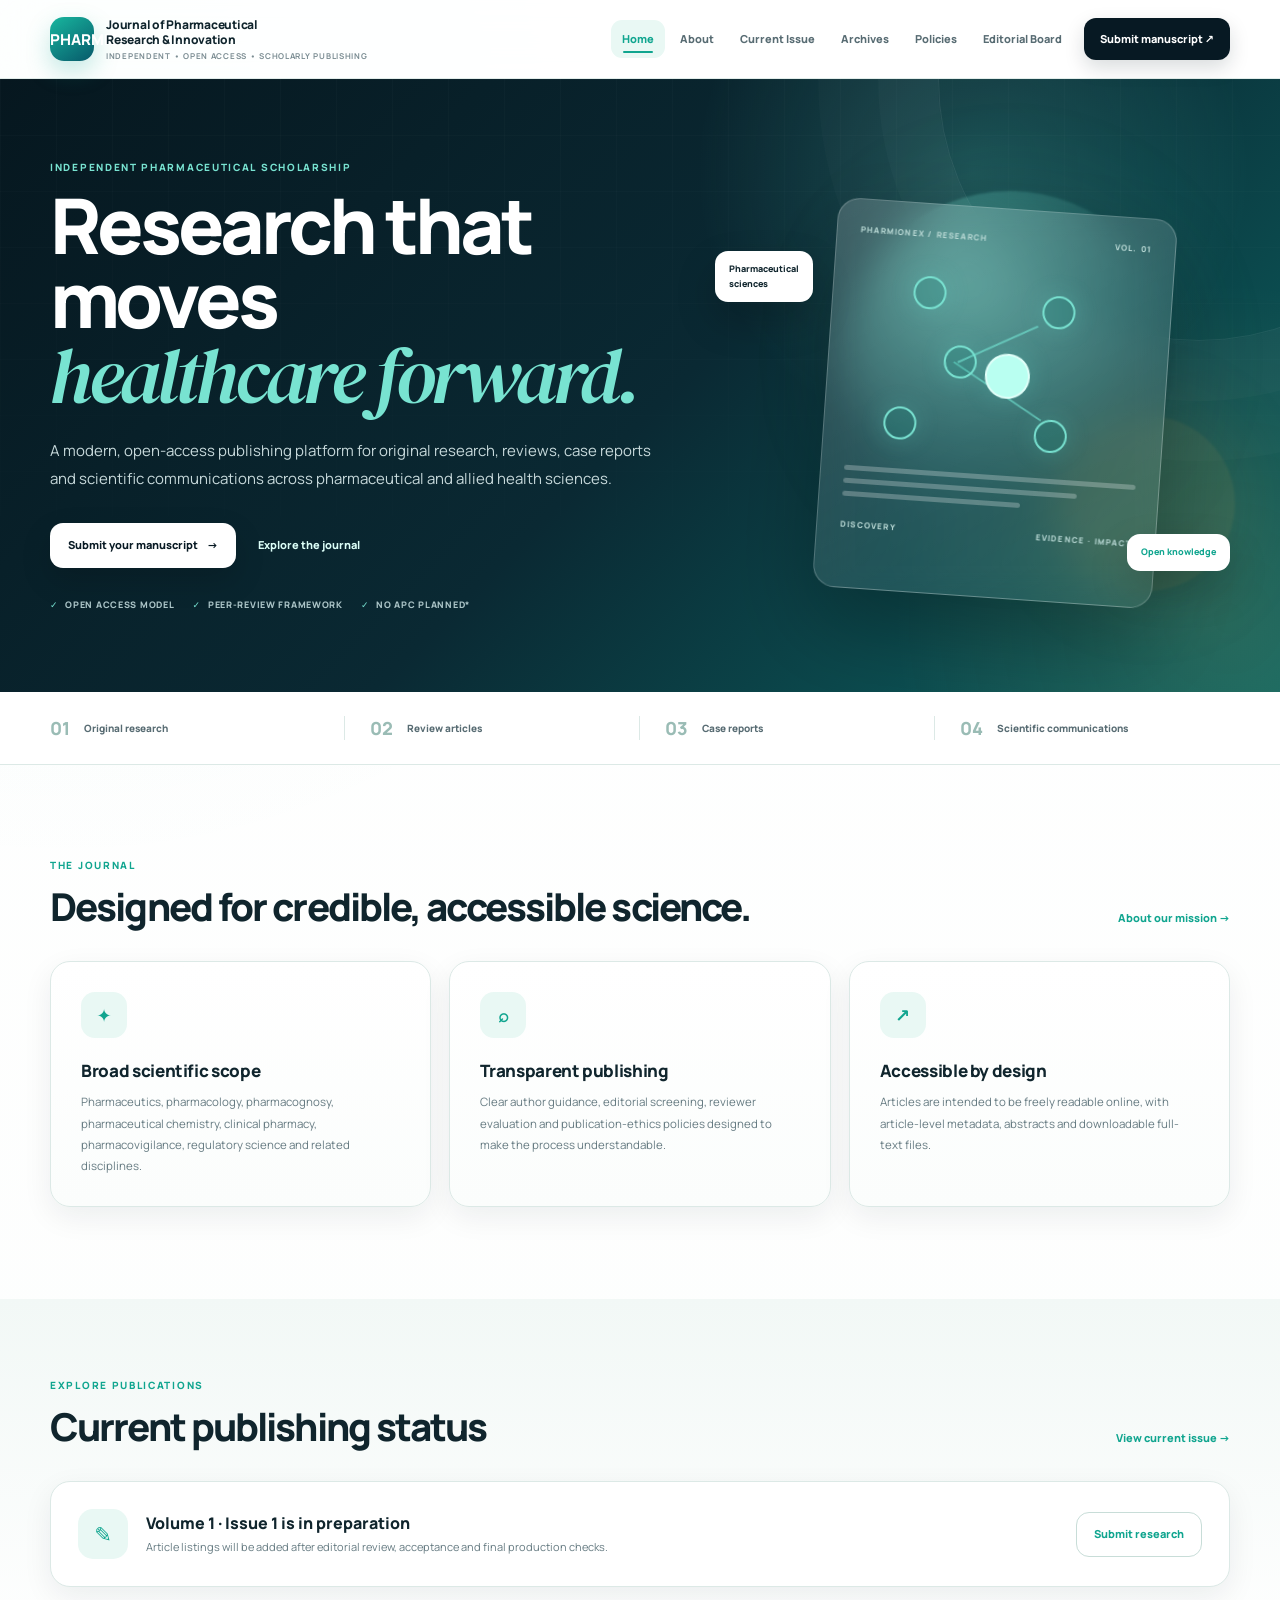
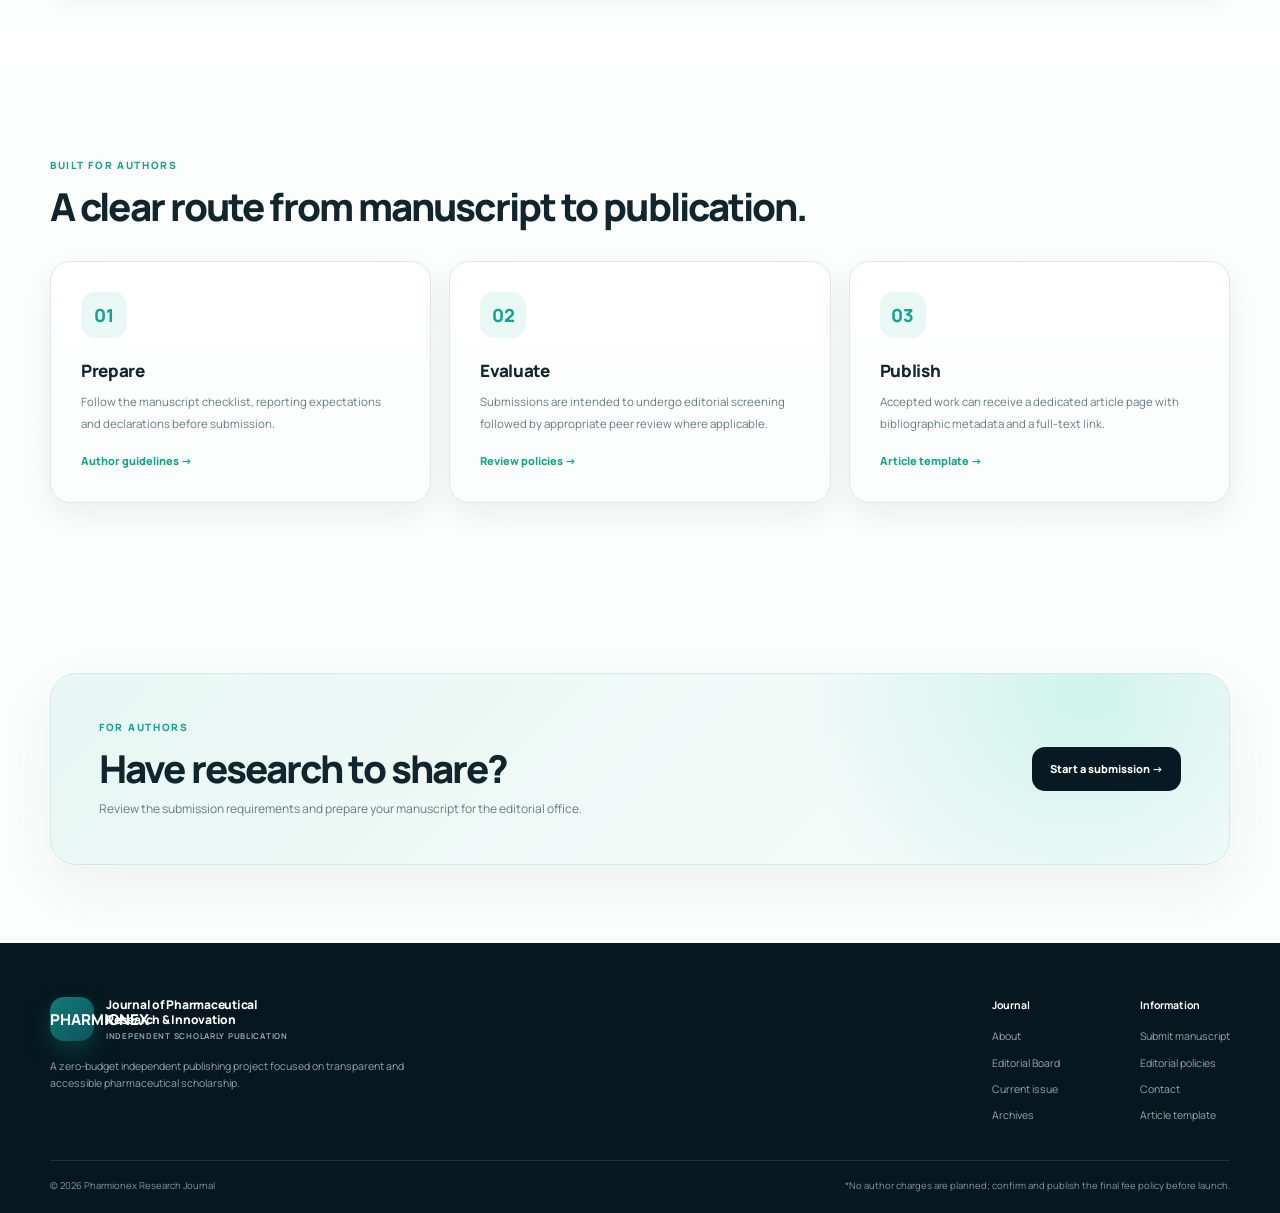
==== commit f13934db: "Add files via upload" ====
--- a/index.html
+++ b/index.html
@@ -1,11 +1,12 @@
-<!doctype html><html lang="en"><head><meta charset="utf-8"><meta name="viewport" content="width=device-width,initial-scale=1"><meta name="description" content="Journal of Pharmaceutical Research & Innovation — independent scholarly publishing in pharmaceutical and allied health sciences."><meta name="theme-color" content="#0b1820"><link rel="icon" href="favicon.svg"><link rel="manifest" href="site.webmanifest"><title>Journal of Pharmaceutical Research & Innovation</title><link rel="stylesheet" href="styles.css"></head><body>
-<header class="site-header"><div class="container header-inner"><a class="brand" href="index.html" aria-label="Journal home"><span class="brand-mark">JP<span>+</span></span><span class="brand-copy"><strong>Journal of Pharmaceutical<br>Research & Innovation</strong><small>Independent • Open Access • Scholarly Publishing</small></span></a><button class="menu-toggle" aria-expanded="false" aria-controls="primary-nav" aria-label="Open menu">☰</button><nav id="primary-nav" class="nav"><a class="active" href="index.html">Home</a><a href="about.html">About</a><a href="current-issue.html">Current Issue</a><a href="archives.html">Archives</a><a href="policies.html">Policies</a><a href="editorial-board.html">Editorial Board</a><a class="nav-submit" href="submit.html">Submit manuscript ↗</a></nav></div></header>
+<!doctype html><html lang="en"><head><meta name="application-name" content="Pharmionex Research Journal">
+<meta charset="utf-8"><meta name="viewport" content="width=device-width,initial-scale=1"><meta name="description" content="Pharmionex Research Journal — independent scholarly publishing in pharmaceutical and allied health sciences."><meta name="theme-color" content="#0b1820"><link rel="icon" href="favicon.svg"><link rel="manifest" href="site.webmanifest"><title>Pharmionex Research Journal | Independent • Open Access • Scholarly Publishing</title><link rel="stylesheet" href="styles.css"></head><body>
+<header class="site-header"><div class="container header-inner"><a class="brand" href="index.html" aria-label="Journal home"><span class="brand-mark">PHARMIONEX</span><span class="brand-copy"><strong>Journal of Pharmaceutical<br>Research & Innovation</strong><small>Independent • Open Access • Scholarly Publishing</small></span></a><button class="menu-toggle" aria-expanded="false" aria-controls="primary-nav" aria-label="Open menu">☰</button><nav id="primary-nav" class="nav"><a class="active" href="index.html">Home</a><a href="about.html">About</a><a href="current-issue.html">Current Issue</a><a href="archives.html">Archives</a><a href="policies.html">Policies</a><a href="editorial-board.html">Editorial Board</a><a class="nav-submit" href="submit.html">Submit manuscript ↗</a></nav></div></header>
 <main>
-<section class="hero"><div class="container hero-grid"><div class="hero-copy"><p class="eyebrow">Independent pharmaceutical scholarship</p><h1>Research that moves<br><em>healthcare forward.</em></h1><p class="hero-text">A modern, open-access publishing platform for original research, reviews, case reports and scientific communications across pharmaceutical and allied health sciences.</p><div class="hero-actions"><a class="button button-light" href="submit.html">Submit your manuscript <span>→</span></a><a class="text-link light-link" href="about.html">Explore the journal</a></div><div class="hero-meta"><span>Open access model</span><span>Peer-review framework</span><span>No APC planned*</span></div></div><div class="hero-art" aria-hidden="true"><div class="orb orb-one"></div><div class="orb orb-two"></div><div class="paper-card"><div class="paper-top"><span>JP+ / RESEARCH</span><span>VOL. 01</span></div><div class="molecule"><i></i><i></i><i></i><i></i><i></i><b></b></div><div class="paper-lines"><span></span><span></span><span></span></div><div class="paper-bottom"><span>DISCOVERY</span><span>EVIDENCE · IMPACT</span></div></div><div class="floating-tag tag-a">Pharmaceutical<br>sciences</div><div class="floating-tag tag-b">Open knowledge</div></div></div></section>
+<section class="hero"><div class="container hero-grid"><div class="hero-copy"><p class="eyebrow">Independent pharmaceutical scholarship</p><h1>Research that moves<br><em>healthcare forward.</em></h1><p class="hero-text">A modern, open-access publishing platform for original research, reviews, case reports and scientific communications across pharmaceutical and allied health sciences.</p><div class="hero-actions"><a class="button button-light" href="submit.html">Submit your manuscript <span>→</span></a><a class="text-link light-link" href="about.html">Explore the journal</a></div><div class="hero-meta"><span>Open access model</span><span>Peer-review framework</span><span>No APC planned*</span></div></div><div class="hero-art" aria-hidden="true"><div class="orb orb-one"></div><div class="orb orb-two"></div><div class="paper-card"><div class="paper-top"><span>PHARMIONEX / RESEARCH</span><span>VOL. 01</span></div><div class="molecule"><i></i><i></i><i></i><i></i><i></i><b></b></div><div class="paper-lines"><span></span><span></span><span></span></div><div class="paper-bottom"><span>DISCOVERY</span><span>EVIDENCE · IMPACT</span></div></div><div class="floating-tag tag-a">Pharmaceutical<br>sciences</div><div class="floating-tag tag-b">Open knowledge</div></div></div></section>
 <section class="trust-strip"><div class="container trust-items"><div><strong>01</strong><span>Original research</span></div><div><strong>02</strong><span>Review articles</span></div><div><strong>03</strong><span>Case reports</span></div><div><strong>04</strong><span>Scientific communications</span></div></div></section>
 <section class="section container"><div class="section-heading"><div><p class="eyebrow">The journal</p><h2>Designed for credible, accessible science.</h2></div><a class="text-link" href="about.html">About our mission →</a></div><div class="feature-grid"><article class="feature-card"><span class="feature-icon">✦</span><h3>Broad scientific scope</h3><p>Pharmaceutics, pharmacology, pharmacognosy, pharmaceutical chemistry, clinical pharmacy, pharmacovigilance, regulatory science and related disciplines.</p></article><article class="feature-card"><span class="feature-icon">⌕</span><h3>Transparent publishing</h3><p>Clear author guidance, editorial screening, reviewer evaluation and publication-ethics policies designed to make the process understandable.</p></article><article class="feature-card"><span class="feature-icon">↗</span><h3>Accessible by design</h3><p>Articles are intended to be freely readable online, with article-level metadata, abstracts and downloadable full-text files.</p></article></div></section>
 <section class="latest-section"><div class="container"><div class="section-heading"><div><p class="eyebrow">Explore publications</p><h2>Current publishing status</h2></div><a class="text-link" href="current-issue.html">View current issue →</a></div><div class="empty-state"><div class="empty-icon">✎</div><div><h3>Volume 1 · Issue 1 is in preparation</h3><p>Article listings will be added after editorial review, acceptance and final production checks.</p></div><a class="button button-outline" href="submit.html">Submit research</a></div></div></section>
 <section class="section container"><div class="section-heading"><div><p class="eyebrow">Built for authors</p><h2>A clear route from manuscript to publication.</h2></div></div><div class="feature-grid"><article class="feature-card"><span class="feature-icon">01</span><h3>Prepare</h3><p>Follow the manuscript checklist, reporting expectations and declarations before submission.</p><a class="text-link" href="submit.html">Author guidelines →</a></article><article class="feature-card"><span class="feature-icon">02</span><h3>Evaluate</h3><p>Submissions are intended to undergo editorial screening followed by appropriate peer review where applicable.</p><a class="text-link" href="policies.html">Review policies →</a></article><article class="feature-card"><span class="feature-icon">03</span><h3>Publish</h3><p>Accepted work can receive a dedicated article page with bibliographic metadata and a full-text link.</p><a class="text-link" href="article-template.html">Article template →</a></article></div></section>
 <section class="cta-section container"><div><p class="eyebrow">For authors</p><h2>Have research to share?</h2><p>Review the submission requirements and prepare your manuscript for the editorial office.</p></div><a class="button button-dark" href="submit.html">Start a submission →</a></section>
 </main>
-<footer class="footer"><div class="container footer-main"><div><a class="brand footer-brand" href="index.html"><span class="brand-mark">JP<span>+</span></span><span class="brand-copy"><strong>Journal of Pharmaceutical<br>Research & Innovation</strong><small>Independent scholarly publication</small></span></a><p class="footer-note">A zero-budget independent publishing project focused on transparent and accessible pharmaceutical scholarship.</p></div><div class="footer-links"><div><strong>Journal</strong><a href="about.html">About</a><a href="editorial-board.html">Editorial Board</a><a href="current-issue.html">Current issue</a><a href="archives.html">Archives</a></div><div><strong>Information</strong><a href="submit.html">Submit manuscript</a><a href="policies.html">Editorial policies</a><a href="contact.html">Contact</a><a href="article-template.html">Article template</a></div></div></div><div class="container footer-bottom"><span>© <span id="year"></span> Journal of Pharmaceutical Research & Innovation</span><span>*No author charges are planned; confirm and publish the final fee policy before launch.</span></div></footer><script src="main.js"></script></body></html>
+<footer class="footer"><div class="container footer-main"><div><a class="brand footer-brand" href="index.html"><span class="brand-mark">PHARMIONEX</span><span class="brand-copy"><strong>Journal of Pharmaceutical<br>Research & Innovation</strong><small>Independent scholarly publication</small></span></a><p class="footer-note">A zero-budget independent publishing project focused on transparent and accessible pharmaceutical scholarship.</p></div><div class="footer-links"><div><strong>Journal</strong><a href="about.html">About</a><a href="editorial-board.html">Editorial Board</a><a href="current-issue.html">Current issue</a><a href="archives.html">Archives</a></div><div><strong>Information</strong><a href="submit.html">Submit manuscript</a><a href="policies.html">Editorial policies</a><a href="contact.html">Contact</a><a href="article-template.html">Article template</a></div></div></div><div class="container footer-bottom"><span>© <span id="year"></span> Pharmionex Research Journal</span><span>*No author charges are planned; confirm and publish the final fee policy before launch.</span></div></footer><script src="main.js"></script></body></html>
--- a/styles.css
+++ b/styles.css
@@ -313,3 +313,13 @@
   .archive-row{grid-template-columns:1fr;gap:6px}.issue-banner{align-items:flex-start}
 }
 @media(prefers-reduced-motion:reduce){html{scroll-behavior:auto}.feature-card,.button{transition:none}}
+
+.guideline-section{padding:0 0 72px}
+.guideline-section:last-of-type{padding-bottom:45px}
+.guideline-two-col{align-items:start}
+.guideline-section .section-heading{margin-bottom:25px}
+.guideline-section .journal-table td:first-child{font-weight:800;color:#243d45;min-width:150px}
+.guideline-section .journal-table td{vertical-align:top}
+.guideline-section .info-panel p{font-size:11px}
+.guideline-section .info-panel ol{margin:0;padding-left:20px;color:#52666c;font-size:11px;line-height:2}
+@media(max-width:760px){.guideline-section{padding-bottom:55px}.guideline-section .journal-table{min-width:680px}}
